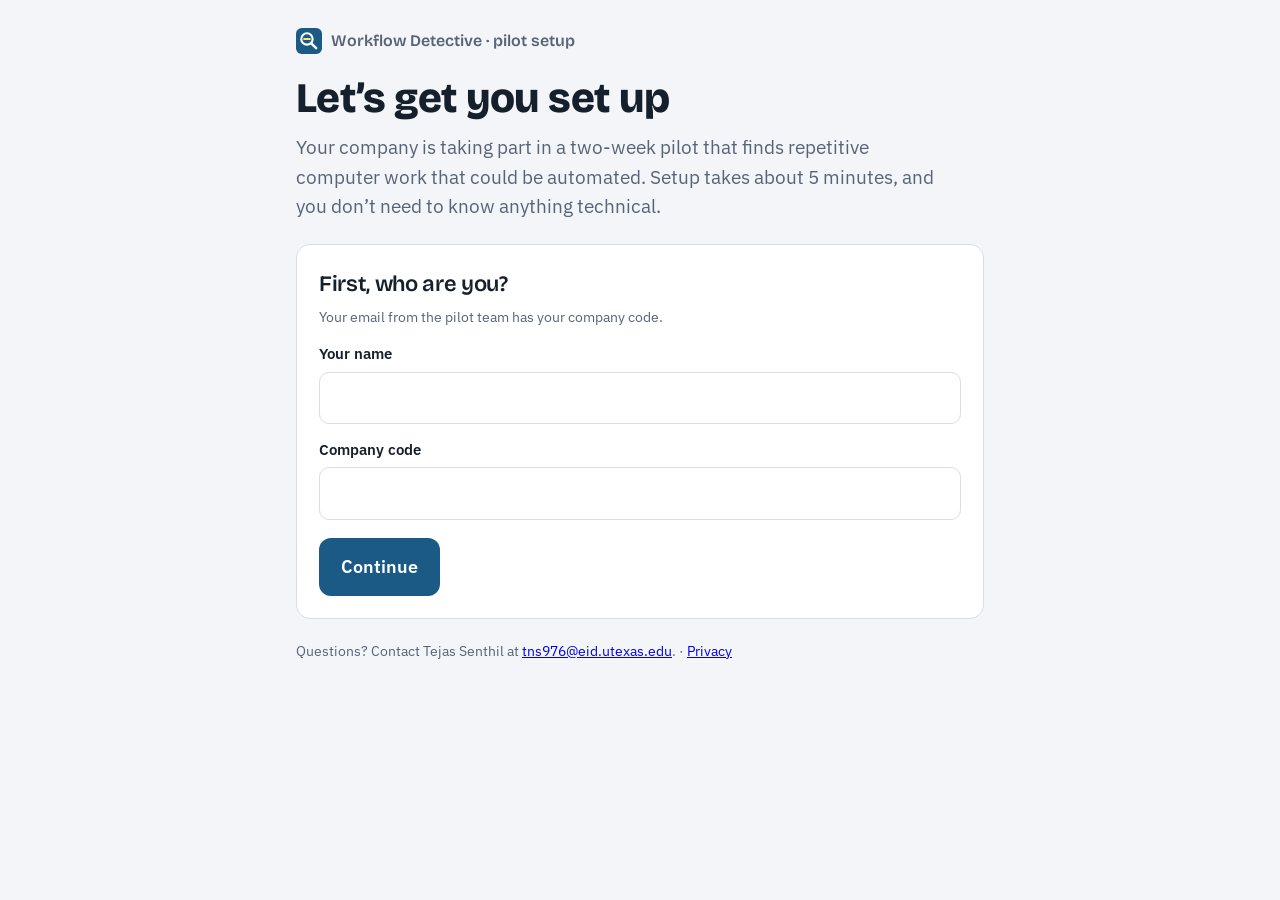
==== site/index.html @ ae1a56b6 "Fix layout: files at the top level, add the publish workflow, make the setup page work on GitHub Pag" ====
<!doctype html>
<html lang="en">
<head>
<meta charset="utf-8">
<meta name="viewport" content="width=device-width, initial-scale=1, viewport-fit=cover">
<meta name="workflow-detective-page" content="setup">
<title>Workflow Detective Setup</title>
<link rel="preconnect" href="https://fonts.googleapis.com">
<link rel="preconnect" href="https://fonts.gstatic.com" crossorigin>
<link href="https://fonts.googleapis.com/css2?family=Bricolage+Grotesque:opsz,wght@12..96,600;12..96,800&family=IBM+Plex+Mono:wght@400;500&family=IBM+Plex+Sans:wght@400;500;600&display=swap" rel="stylesheet">
<style>
/* Layout: one calm column. Greeting → (one question) → numbered steps with one big button each → "that's it". */
:root{
  --bg:#F3F5F8; --surface:#FFFFFF; --sunk:#E9EDF2; --line:#D8DEE6;
  --ink:#16202C; --muted:#586376;
  --brand:#1C5A86; --brand-ink:#FFFFFF; --brand-soft:#E1ECF6;
  --mark:#FFE27A; --mark-ink:#2E2400;
  --good:#1D7A4E; --good-bg:#E1F3E9; --warn:#93570A; --warn-bg:#FBEED8;
  --display:"Bricolage Grotesque","Avenir Next","Segoe UI",sans-serif;
  --body:"IBM Plex Sans","Segoe UI",system-ui,sans-serif;
  --mono:"IBM Plex Mono",ui-monospace,Menlo,monospace;
}
@media (prefers-color-scheme: dark){:root:not([data-theme="light"]){
  --bg:#0E131A; --surface:#161C25; --sunk:#1D2430; --line:#2A3341; --ink:#E6EAF0; --muted:#98A2B4;
  --brand:#6CB2E2; --brand-ink:#08131D; --brand-soft:#17293A; --mark:#E5C247; --mark-ink:#1C1500;
  --good:#5ED19A; --good-bg:#122C1E; --warn:#F1B45C; --warn-bg:#33240F; color-scheme:dark;
}}
:root[data-theme="dark"]{
  --bg:#0E131A; --surface:#161C25; --sunk:#1D2430; --line:#2A3341; --ink:#E6EAF0; --muted:#98A2B4;
  --brand:#6CB2E2; --brand-ink:#08131D; --brand-soft:#17293A; --mark:#E5C247; --mark-ink:#1C1500;
  --good:#5ED19A; --good-bg:#122C1E; --warn:#F1B45C; --warn-bg:#33240F; color-scheme:dark;
}
*{box-sizing:border-box}
[hidden]{display:none!important}
html,body{margin:0}
body{background:var(--bg);color:var(--ink);font-family:var(--body);font-size:17px;line-height:1.55}
button,input{font:inherit;color:inherit}
:focus-visible{outline:3px solid var(--brand);outline-offset:3px;border-radius:6px}
h1,h2,h3{font-family:var(--display);letter-spacing:-.015em;text-wrap:balance;margin:0}
p{margin:0}
.wrap{max-width:720px;margin:0 auto;padding-inline:16px;padding-block:28px 72px;display:flex;flex-direction:column;gap:22px}
.brand{display:flex;align-items:center;gap:9px;font-family:var(--display);font-weight:600;font-size:16px;color:var(--muted)}
.brand svg{width:26px;height:26px}
h1{font-size:clamp(30px,5vw,42px);font-weight:800;line-height:1.08}
.lead{font-size:19px;color:var(--muted);max-width:60ch}
.lead b{color:var(--ink);font-weight:600}
.card{background:var(--surface);border:1px solid var(--line);border-radius:14px;padding:22px}
.card h2{font-size:22px;font-weight:600}
.muted{color:var(--muted)} .small{font-size:14px}
.choices{display:grid;gap:10px;margin-top:14px}
.choice{display:flex;flex-direction:column;gap:2px;text-align:left;background:var(--surface);border:2px solid var(--line);border-radius:12px;padding:14px 16px;cursor:pointer}
.choice:hover{border-color:var(--brand)}
.choice b{font-size:18px}
.choice span{font-size:14px;color:var(--muted)}
.choice[aria-pressed="true"]{border-color:var(--brand);background:var(--brand-soft)}
.linkbtn{background:none;border:0;padding:0;color:var(--brand);text-decoration:underline;text-underline-offset:3px;cursor:pointer;font-size:inherit}
.device{font-size:15px;color:var(--muted)}
.device b{color:var(--ink)}
.steps{list-style:none;margin:0;padding:0;display:flex;flex-direction:column;gap:14px;counter-reset:s}
.step{position:relative;background:var(--surface);border:1px solid var(--line);border-radius:14px;padding:22px 22px 22px 70px;counter-increment:s}
.step::before{content:counter(s);position:absolute;left:20px;top:20px;width:34px;height:34px;border-radius:50%;display:grid;place-items:center;font-family:var(--display);font-weight:800;background:var(--brand);color:var(--brand-ink)}
.step.done::before{content:"✓";background:var(--good)}
.step h3{font-size:21px;font-weight:600}
.step .why{color:var(--muted);font-size:15px;margin-top:4px}
.big{display:inline-flex;align-items:center;gap:10px;margin-top:16px;background:var(--brand);color:var(--brand-ink);border:0;border-radius:12px;padding:15px 22px;font-size:18px;font-weight:600;text-decoration:none;cursor:pointer}
.big:hover{filter:brightness(1.08)}
.status{margin-top:12px;font-size:15px;border-radius:8px;padding:10px 12px;background:var(--sunk)}
.status.good{background:var(--good-bg);color:var(--good);font-weight:600}
.status.warn{background:var(--warn-bg);color:var(--warn)}
.then{margin:14px 0 0;padding-left:22px;display:flex;flex-direction:column;gap:6px;font-size:16px}
.then li::marker{color:var(--muted)}
.hint{font-size:14px;color:var(--muted);margin-top:10px}
.code{font-family:var(--mono);font-size:13px;word-break:break-all;background:var(--sunk);border-radius:8px;padding:10px 12px;margin-top:8px;user-select:all}
.field{display:flex;flex-direction:column;gap:6px;font-weight:600;font-size:15px}
.field input{font-weight:400;font-size:17px;padding:12px;border:1px solid var(--line);border-radius:10px;background:var(--surface)}
.form{display:grid;gap:14px;margin-top:14px}
.banner{background:var(--mark);color:var(--mark-ink);border-radius:10px;padding:12px 14px;font-size:15px;display:flex;gap:10px;flex-wrap:wrap;align-items:center}
.banner .linkbtn{color:var(--mark-ink)}
.trust{display:grid;grid-template-columns:minmax(0,1fr) minmax(0,1fr);gap:14px;margin-top:12px}
@media (max-width:560px){.trust{grid-template-columns:minmax(0,1fr)}}
.trust ul{margin:6px 0 0;padding-left:18px;font-size:15px;display:flex;flex-direction:column;gap:4px}
.trust h3{font-size:16px;font-family:var(--body);font-weight:600}
kbd{font-family:var(--mono);font-size:13px;border:1px solid var(--line);border-bottom-width:2px;border-radius:5px;padding:0 6px;background:var(--surface)}
footer{font-size:14px;color:var(--muted)}
@media (prefers-reduced-motion:reduce){*{transition:none!important}}
</style>
</head>
<body>
<div class="wrap">
  <div class="brand"><svg viewBox="0 0 32 32" aria-hidden="true"><rect width="32" height="32" rx="7" fill="var(--brand)"/><circle cx="13.5" cy="13.5" r="7" fill="none" stroke="var(--brand-ink)" stroke-width="2.6"/><path d="M18.8 18.8l6 6" stroke="var(--brand-ink)" stroke-width="3" stroke-linecap="round"/><path d="M10 13.5h7" stroke="var(--mark)" stroke-width="2.4" stroke-linecap="round"/></svg>Workflow Detective · pilot setup</div>

  <div class="banner" id="preview" hidden>This page is personalized by each person’s invite link. <button class="linkbtn" id="sample">See it with a sample person</button></div>

  <section>
    <h1 id="hello">Let’s get you set up</h1>
    <p class="lead" id="lead" style="margin-top:12px">Your company is taking part in a two-week pilot that finds repetitive computer work that could be automated. Setup takes about 5 minutes, and you don’t need to know anything technical.</p>
  </section>

  <section class="card" id="who" hidden>
    <h2>First, who are you?</h2>
    <p class="muted small" style="margin-top:6px">Your email from the pilot team has your company code.</p>
    <form class="form" id="whoForm">
      <label class="field" for="whoName">Your name<input id="whoName" autocomplete="name" required maxlength="60"></label>
      <label class="field" for="whoCompany" id="whoCompanyLabel">Company code<input id="whoCompany" autocomplete="off" required maxlength="40"></label>
      <div><button class="big" type="submit" style="margin-top:4px">Continue</button></div>
    </form>
  </section>

  <section class="card" id="question" hidden>
    <h2>Where do you do most of your work?</h2>
    <p class="muted small" style="margin-top:6px">This decides what to install. If you’re not sure, pick “A mix”.</p>
    <div class="choices" role="group" aria-label="Where you work">
      <button class="choice" type="button" data-work="web"><b>In websites</b><span>Like Gmail, Google Sheets, QuickBooks Online, Salesforce, Shopify</span></button>
      <button class="choice" type="button" data-work="desktop"><b>In programs on my computer</b><span>Like Outlook, Excel, Word, QuickBooks Desktop</span></button>
      <button class="choice" type="button" data-work="both"><b>A mix of both, or I’m not sure</b><span>We’ll set up both. It only adds one step.</span></button>
    </div>
  </section>

  <section id="plan" hidden>
    <p class="device" id="device"></p>
    <p class="status warn" id="planNote" hidden style="margin-top:10px"></p>
    <ol class="steps" id="steps" style="margin-top:14px"></ol>
  </section>

  <section class="card" id="finish" hidden>
    <h2 id="finishTitle">That’s it</h2>
    <p style="margin-top:8px">Once the steps above are done, just work as you normally do. It only watches 3 days a week for <span id="finishWeeks">2 weeks</span>, during work hours. At the end, the pilot team will set up a short call to go over what it found.</p>
    <div class="trust">
      <div><h3>What it notices</h3><ul><li>Which app or site you’re using</li><li>That you copied something, not what</li><li>Which fields you fill in, not what you type</li></ul></div>
      <div><h3>What it never sees</h3><ul><li>What you type, or your emails and documents</li><li>Passwords and payment details</li><li>Your screen. No screenshots, ever.</li></ul></div>
    </div>
  </section>

  <footer id="contact"></footer>
</div>

<script src="invite.js"></script>
<script>
(function () {
  "use strict";
  var $ = function (id) { return document.getElementById(id); };
  var I = window.WDInvite;
  var cfg = { contactName: "the pilot team", contactEmail: "", chromeStoreUrl: "", windowsDownloadUrl: "", macDownloadUrl: "" };
  var have = null;       // which downloads exist (from downloads.json, written by the publish workflow)
  var invite = null, work = null, os = null, browser = null, code = null;

  /* ---------- this computer ---------- */
  function detect() {
    var ua = navigator.userAgent || "", plat = (navigator.userAgentData && navigator.userAgentData.platform) || navigator.platform || "";
    if (/Android|iPhone|iPod/i.test(ua) || (/Mac/i.test(plat) && navigator.maxTouchPoints > 1)) os = "mobile";
    else if (/Win/i.test(plat) || /Windows/i.test(ua)) os = "windows";
    else if (/Mac/i.test(plat) || /Macintosh/i.test(ua)) os = "mac";
    else if (/CrOS/i.test(ua)) os = "chromeos";
    else os = "other";
    browser = /Edg\//.test(ua) ? "edge" : /OPR\//.test(ua) ? "opera" : /Firefox\//.test(ua) ? "firefox" : /Chrome\//.test(ua) ? "chrome" : /Safari\//.test(ua) ? "safari" : "other";
  }
  var OS_NAME = { windows: "a Windows PC", mac: "a Mac", chromeos: "a Chromebook", mobile: "a phone or tablet", other: "this computer" };
  var BROWSER_NAME = { chrome: "Chrome", edge: "Edge", firefox: "Firefox", safari: "Safari", opera: "Opera", other: "your browser" };

  /* ---------- where downloads live ---------- */
  function urls() {
    var gh = /\.github\.io$/.test(location.hostname);
    var owner = location.hostname.split(".")[0], repo = location.pathname.split("/").filter(Boolean)[0] || "";
    var rel = gh && repo ? "https://github.com/" + owner + "/" + repo + "/releases/latest/download/" : "";
    return {
      windows: cfg.windowsDownloadUrl || (rel && rel + "WorkflowDetective.exe"),
      mac: cfg.macDownloadUrl || (rel && rel + "WorkflowDetective-mac.zip"),
      store: cfg.chromeStoreUrl
    };
  }
  function available() {
    var u = urls();
    var a = { windows: !!u.windows, mac: !!u.mac, extension: !!u.store };
    if (have) { a.windows = a.windows && have.windows !== false; a.mac = a.mac && have.mac !== false; }
    if (!have && !/\.github\.io$/.test(location.hostname)) { a.windows = a.windows || true; a.mac = a.mac || true; a.extension = a.extension || true; a.preview = true; }
    return a;
  }

  /* ---------- decide what this person needs ---------- */
  function plan() {
    var a = available();
    var chromium = browser === "chrome" || browser === "edge" || os === "chromeos";
    var ext = a.extension && chromium ? "extension" : null;
    var app = os === "windows" && a.windows ? "windows" : os === "mac" && a.mac ? "mac" : null;
    var steps = [], note = "";
    if (work === "web") {
      if (ext) steps = ["extension"];
      else if (app) { steps = [app]; note = chromium ? "" : "The browser add-on needs Chrome or Edge, so we’ll use the " + (app === "mac" ? "Mac" : "Windows") + " app instead. It covers websites too."; }
    } else if (work === "desktop") {
      if (app) steps = [app];
      else if (ext) { steps = ["extension"]; note = "The desktop app isn’t available for " + OS_NAME[os] + ", so this covers the websites you use."; }
    } else {
      if (ext) steps.push("extension");
      if (app) steps.push(app);
      if (!ext && app && !chromium) note = "You’re using " + BROWSER_NAME[browser] + ", so we’ll skip the browser add-on. The " + (app === "mac" ? "Mac" : "Windows") + " app covers websites too.";
    }
    return { steps: steps, note: note, preview: a.preview };
  }

  /* ---------- copy the invite code (used by the desktop downloads) ---------- */
  function copyCode() {
    if (!code) return Promise.resolve(false);
    try { return navigator.clipboard.writeText(code).then(function () { return true; }, function () { return false; }); }
    catch (e) { return Promise.resolve(false); }
  }

  /* ---------- the step cards ---------- */
  function stepHTML(kind, i, total) {
    var u = urls(), bname = browser === "edge" ? "Edge" : "Chrome";
    if (kind === "extension") return '<li class="step" id="st-extension"><h3>Add Workflow Detective to ' + bname + '</h3>' +
      '<p class="why">This watches the websites you use. It sets itself up with your details.</p>' +
      '<a class="big" id="addExt" href="' + esc(u.store || "#") + '" target="_blank" rel="noopener">Add to ' + bname + '</a>' +
      '<ol class="then"><li>In the store tab, click <b>Add to ' + bname + '</b>' + (browser === "edge" ? " (if asked, click <b>Allow extensions from other stores</b> first)" : "") + ', then <b>Add extension</b>.</li>' +
      '<li>A setup page opens with your details already filled in. Tick <b>I agree</b> and click <b>Start the study</b>.</li></ol>' +
      '<p class="status" id="extStatus">Waiting for the add-on…</p></li>';
    var mac = kind === "mac";
    var paste = mac ? "<kbd>⌘</kbd><kbd>V</kbd>" : "<kbd>Ctrl</kbd>+<kbd>V</kbd>";
    return '<li class="step" id="st-' + kind + '"><h3>Install the ' + (mac ? "Mac" : "Windows") + ' app</h3>' +
      '<p class="why">This watches desktop programs like Outlook and Excel.</p>' +
      '<a class="big" id="dl-' + kind + '" href="' + esc((mac ? u.mac : u.windows) || "#") + '">Download for ' + (mac ? "Mac" : "Windows") + '</a>' +
      '<p class="status" id="copied-' + kind + '" hidden></p>' +
      (mac
        ? '<ol class="then"><li>Open the downloaded file (it’s in <b>Downloads</b>). Drag <b>Workflow Detective</b> into <b>Applications</b>, then open it from there.</li>' +
          '<li>If your Mac says it can’t be opened: open <b>System Settings → Privacy &amp; Security</b>, scroll down, click <b>Open Anyway</b>, then open it again.</li>' +
          '<li>A setup window opens with your details filled in (we copied your code when you clicked Download). If your Mac asks to allow pasting, click <b>Allow</b>. If anything’s blank, press ' + paste + '.</li>' +
          '<li>Click <b>Open Accessibility settings</b> and switch on <b>Workflow Detective</b>.</li>' +
          '<li>Tick <b>I agree</b> and click <b>Start the study</b>. If asked about your Downloads folder, click <b>Allow</b>.</li></ol>'
        : '<ol class="then"><li>Open the file you just downloaded. It’s at the top or bottom of your browser, or in <b>Downloads</b>.' +
          (browser === "edge" ? ' If Edge says it <b>isn’t commonly downloaded</b>, click <b>⋯</b> → <b>Keep</b> → <b>Show more</b> → <b>Keep anyway</b>.' :
           browser === "chrome" ? ' If Chrome says it <b>isn’t commonly downloaded</b>, click <b>Keep</b>.' : "") + '</li>' +
          '<li>If Windows says <b>“Windows protected your PC”</b>, click <b>More info</b>, then <b>Run anyway</b>.</li>' +
          '<li>A setup page opens with your details filled in. If anything’s blank, press ' + paste + ' on it.</li>' +
          '<li>Tick <b>I agree</b> and click <b>Start the study</b>. A magnifying glass appears near the clock.</li></ol>') +
      '<p class="hint">Details didn’t fill in? <button class="linkbtn" data-copy="1">Copy my code again</button>, then press ' + paste + ' on the setup page.</p></li>';
  }
  var WORDS = ["", "one", "two", "three", "four"];
  function weeksText(w) { w = w || 2; return w === 1 ? "1 week" : w + " weeks"; }
  function lead(inv) {
    $("lead").innerHTML = "<b>" + esc(inv.company) + "</b> is taking part in a " + WORDS[inv.weeks || 2] + "-week pilot that finds repetitive computer work that could be automated. Setup takes about 5 minutes, and you don’t need to know anything technical.";
  }
  function esc(s) { return String(s || "").replace(/[&<>"]/g, function (c) { return { "&": "&amp;", "<": "&lt;", ">": "&gt;", '"': "&quot;" }[c]; }); }

  function render() {
    if (!invite) return;
    $("hello").textContent = invite.participant ? "Hi " + invite.participant.split(" ")[0] + ", let’s get you set up" : "Let’s get you set up";
    lead(invite);
    $("finishWeeks").textContent = weeksText(invite.weeks);
    $("who").hidden = true;
    if (!work) { $("question").hidden = false; $("plan").hidden = true; $("finish").hidden = true; return; }
    $("question").hidden = true;
    var p = plan();
    $("plan").hidden = false;
    var other = os === "windows" ? "mac" : "windows";
    $("device").innerHTML = "Setting up on <b>" + OS_NAME[os] + "</b> with <b>" + BROWSER_NAME[browser] + "</b>." +
      (os === "windows" || os === "mac" ? ' <button class="linkbtn" id="switchOs">Not right? Switch to ' + (other === "mac" ? "Mac" : "Windows") + '</button>' : "") +
      ' · <button class="linkbtn" id="changeWork">Change my answer</button>';
    $("planNote").hidden = !p.note; $("planNote").textContent = p.note;
    if (!p.steps.length) {
      $("steps").innerHTML = '<li class="step"><h3>Please open this link on your work computer</h3><p class="why">' +
        (os === "mobile" ? "Workflow Detective runs on Windows PCs and Macs, not phones or tablets. Email this link to yourself and open it on the computer you work on." :
          "This computer isn’t supported yet. Contact " + esc(cfg.contactName) + " and we’ll sort it out.") + "</p></li>";
      $("finish").hidden = true;
    } else {
      $("steps").innerHTML = p.steps.map(function (k, i) { return stepHTML(k, i, p.steps.length); }).join("");
      $("finish").hidden = false;
    }
    wire();
  }

  function wire() {
    var sw = $("switchOs"); if (sw) sw.onclick = function () { os = os === "windows" ? "mac" : "windows"; render(); };
    $("changeWork").onclick = function () { work = null; save(); render(); };
    ["windows", "mac"].forEach(function (k) {
      var a = $("dl-" + k); if (!a) return;
      a.addEventListener("click", function () {
        copyCode().then(function (ok) {
          var s = $("copied-" + k); s.hidden = false;
          s.className = ok ? "status good" : "status warn";
          s.innerHTML = ok ? "Downloading… Your invite code is copied, so setup can fill itself in." :
            "Downloading… Copy this code. You’ll paste it into the setup page:<div class=\"code\">" + esc(code) + "</div>";
          $("st-" + k).classList.add("done");
        });
      });
    });
    Array.prototype.forEach.call(document.querySelectorAll("[data-copy]"), function (b) {
      b.onclick = function () { copyCode().then(function (ok) { b.textContent = ok ? "Copied" : "Copy failed: select the code below"; if (!ok) b.insertAdjacentHTML("afterend", '<div class="code">' + esc(code) + "</div>"); }); };
    });
    var add = $("addExt"); if (add) add.addEventListener("click", function () { $("extStatus").textContent = "Waiting for the add-on… Come back to this tab when it’s added."; });
  }

  /* ---------- the browser add-on reports back here ---------- */
  function announce() {
    if (!code) return;
    var m = document.querySelector('meta[name="workflow-detective-invite"]');
    if (!m) { m = document.createElement("meta"); m.name = "workflow-detective-invite"; document.head.appendChild(m); }
    m.content = code;
    window.postMessage({ type: "workflow-detective-invite", code: code }, "*");
  }
  setInterval(function () {
    announce();
    var st = document.documentElement.getAttribute("data-wd-extension"), el = $("extStatus");
    if (!el || !st) return;
    if (st === "ready") { el.className = "status good"; el.textContent = "Added and set up ✓"; $("st-extension").classList.add("done"); }
    else { el.className = "status good"; el.textContent = "Added ✓ Now finish on the setup page that opened: tick I agree and click Start the study."; }
  }, 1500);

  /* ---------- remember answers if they come back ---------- */
  function key() { return "wd-setup-" + (code || "").slice(-12); }
  function save() { try { localStorage.setItem(key(), JSON.stringify({ work: work })); } catch (e) {} }
  function restore() { try { var s = JSON.parse(localStorage.getItem(key()) || "{}"); if (s.work && !work) work = s.work; } catch (e) {} }

  function useInvite(c) {
    invite = I.decode(c); if (!invite) return false;
    code = invite.code;
    work = invite.work || null;
    if (invite.computer && (os === "windows" || os === "mac") && invite.computer !== os) { /* trust the device they're on */ }
    restore(); announce(); render();
    return true;
  }

  /* ---------- start ---------- */
  detect();
  Array.prototype.forEach.call(document.querySelectorAll(".choice"), function (b) {
    b.addEventListener("click", function () { work = b.getAttribute("data-work"); save(); render(); });
  });
  $("whoForm").addEventListener("submit", function (e) {
    e.preventDefault();
    var base = invite ? invite : { company: $("whoCompany").value.trim() };
    var made = I.encode(Object.assign({}, base, { participant: $("whoName").value.trim(), company: base.company || $("whoCompany").value.trim() }));
    if (!useInvite(made)) return;
    try { history.replaceState(null, "", "#" + made); } catch (e2) {}
  });
  $("sample").addEventListener("click", function () {
    $("preview").hidden = true;
    useInvite(I.encode({ company: "NORTHLINE (sample)", participant: "Dana Rivera", startDate: "2026-10-12", weeks: 2, hourStart: 8, hourEnd: 18 }));
  });

  function boot() {
    $("contact").innerHTML = "Questions? Contact " + esc(cfg.contactName) + (cfg.contactEmail ? ' at <a href="mailto:' + esc(cfg.contactEmail) + '">' + esc(cfg.contactEmail) + "</a>" : "") + '. · <a href="privacy.html">Privacy</a>';
    var c = I.find(location.hash);
    var inv = c && I.decode(c);
    if (inv && inv.participant) { useInvite(c); return; }
    if (inv) {   // company link: just ask for a name
      invite = inv; code = null;
      $("who").hidden = false; $("whoCompanyLabel").hidden = true; $("whoCompany").value = inv.company; $("whoCompany").required = false;
      lead(inv);
      return;
    }
    $("who").hidden = false;
    if (available().preview) $("preview").hidden = false;
  }
  function getJSON(u) { return fetch(u, { cache: "no-store" }).then(function (r) { return r.ok ? r.json() : null; }).catch(function () { return null; }); }
  Promise.all([getJSON("config.json"), getJSON("downloads.json")]).then(function (r) {
    if (r[0]) Object.keys(r[0]).forEach(function (k) { if (r[0][k] !== "") cfg[k] = r[0][k]; });
    if (r[1]) have = r[1];
    boot();
  });
  window.addEventListener("hashchange", function () { var c = I.find(location.hash); if (c && c !== code) useInvite(c); });
})();
</script>
</body>
</html>
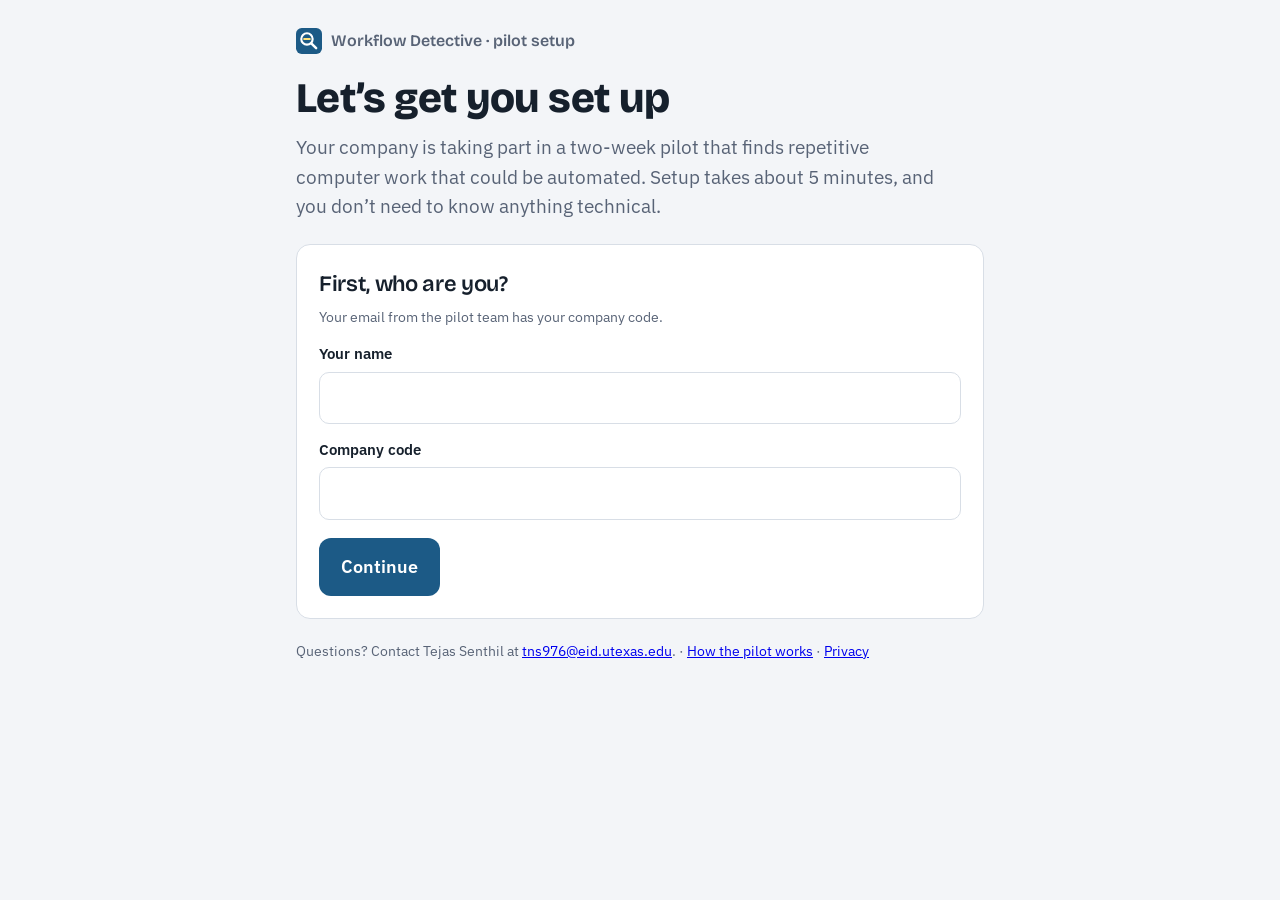
==== commit d2edf3e0: "Fix Windows self-checks crashing without a console; add client guide page; report build failures as " ====
--- a/site/index.html
+++ b/site/index.html
@@ -336,7 +336,7 @@
   });
 
   function boot() {
-    $("contact").innerHTML = "Questions? Contact " + esc(cfg.contactName) + (cfg.contactEmail ? ' at <a href="mailto:' + esc(cfg.contactEmail) + '">' + esc(cfg.contactEmail) + "</a>" : "") + '. · <a href="privacy.html">Privacy</a>';
+    $("contact").innerHTML = "Questions? Contact " + esc(cfg.contactName) + (cfg.contactEmail ? ' at <a href="mailto:' + esc(cfg.contactEmail) + '">' + esc(cfg.contactEmail) + "</a>" : "") + '. · <a href="guide.html">How the pilot works</a> · <a href="privacy.html">Privacy</a>';
     var c = I.find(location.hash);
     var inv = c && I.decode(c);
     if (inv && inv.participant) { useInvite(c); return; }
